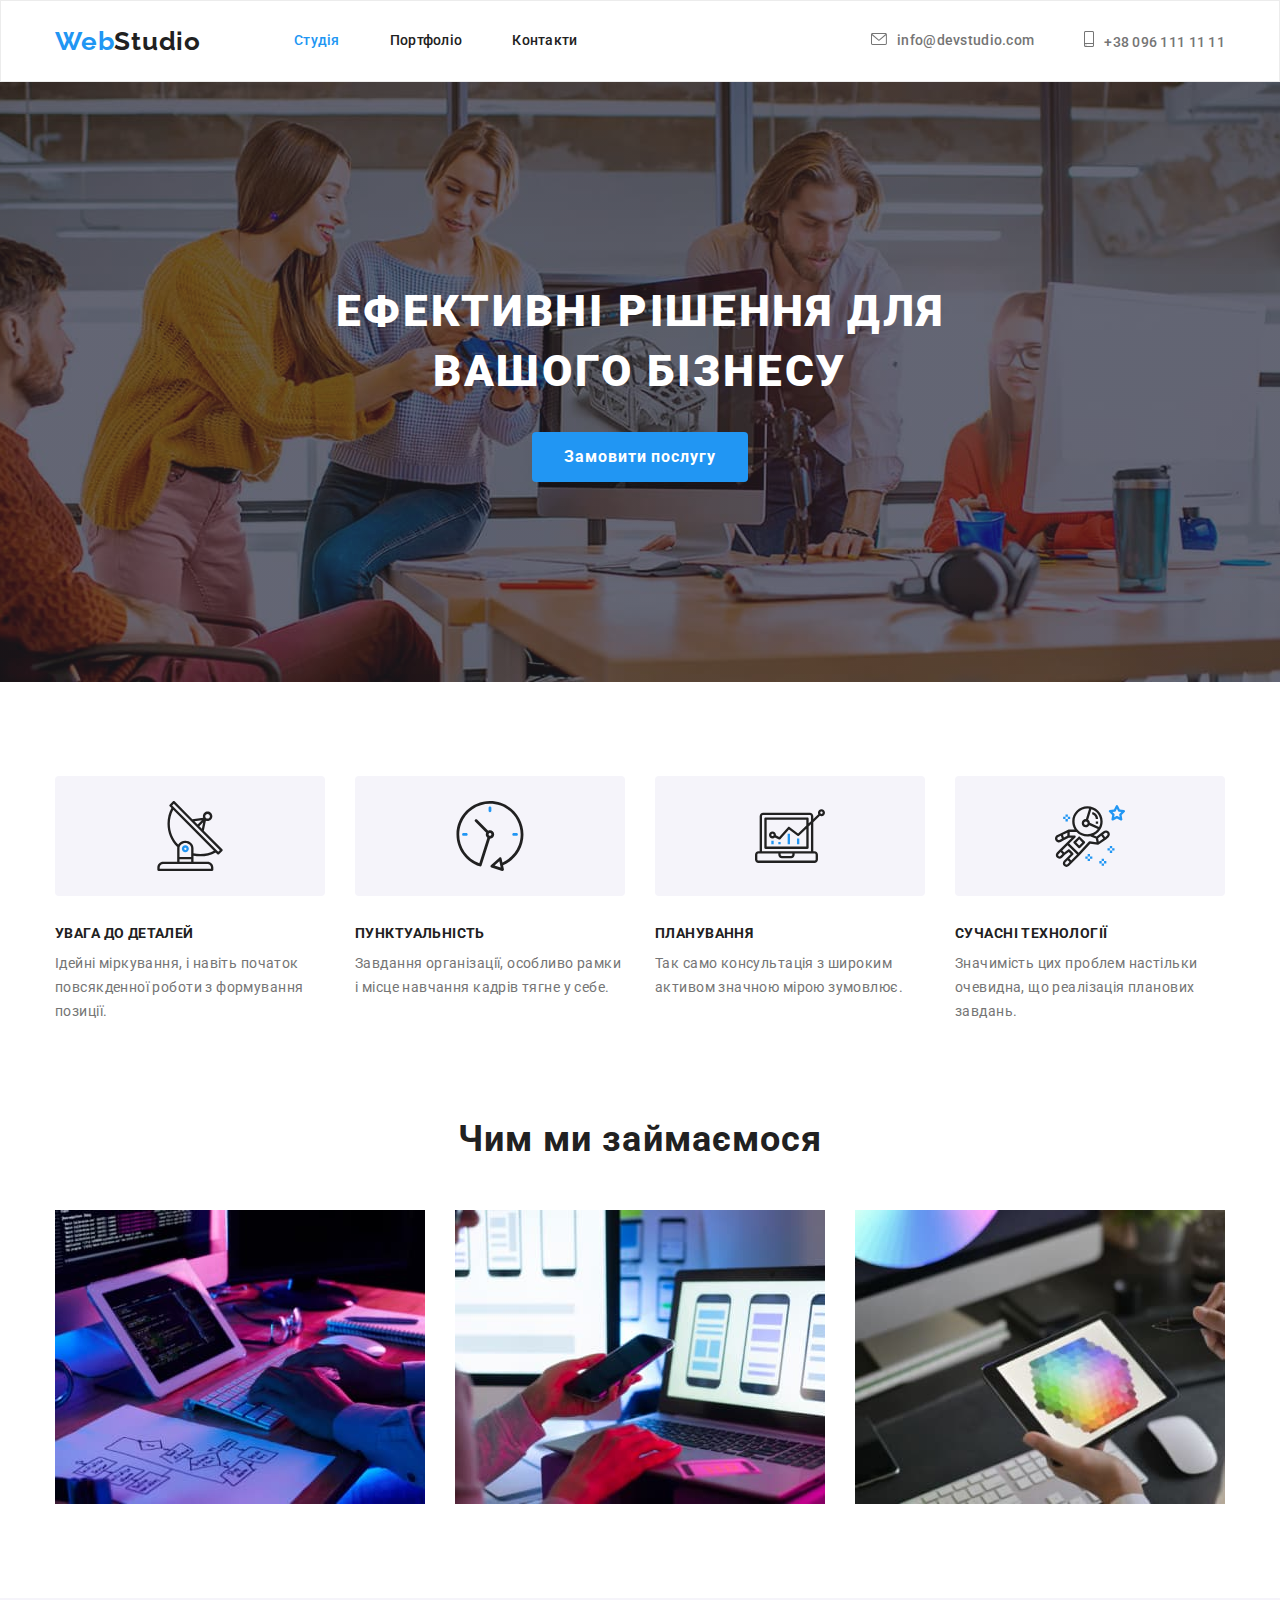
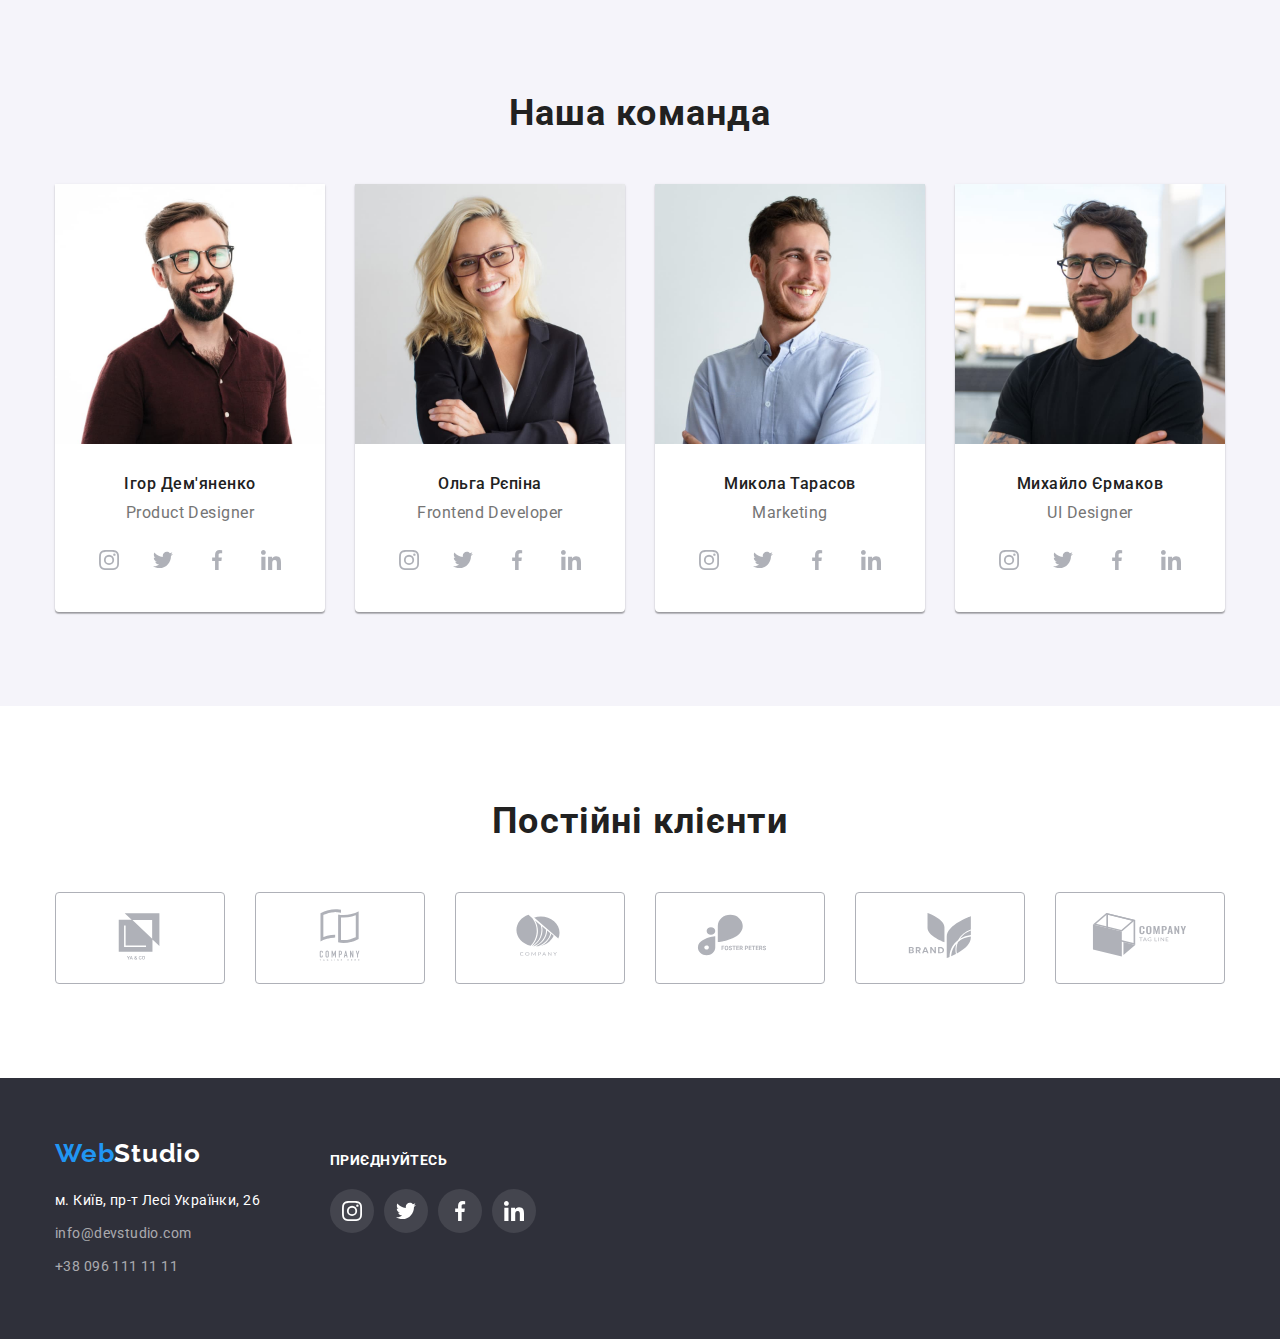
==== index.html @ 8cc4e868 "Клонування" ====
<!DOCTYPE html>
<html lang="en">

<head>
  <meta charset="UTF-8" />
  <meta http-equiv="X-UA-Compatible" content="IE=edge" />
  <meta name="viewport" content="width=he, initial-scale=1.0" />
  <title>WebStudio</title>
  <link rel="preconnect" href="https://fonts.googleapis.com" />
  <link rel="preconnect" href="https://fonts.gstatic.com" crossorigin />
  <link href="https://fonts.googleapis.com/css2?family=Raleway:wght@700&family=Roboto:wght@400;500;700;900&display=swap"
    rel="stylesheet" />
  <link rel="stylesheet"
    href="https://cdnjs.cloudflare.com/ajax/libs/modern-normalize/1.1.0/modern-normalize.min.css" />
  <link rel="stylesheet" href="./css/styles.css" />
</head>

<body>
  <!--Шапка-->
  <header>
    <div class="container main">
      <nav class="main-naf">
        <a href="./index.html" class="logo">Web<span class="stydio">Studio</span> </a>
        <ul class="site-nav">
          <li class="item"><a href="./index.html" class="link current">Студія</a></li>
          <li class="item"><a href="./portfolio.html" class="link">Портфоліо</a></li>
          <li class="item"><a href="#" class="link">Контакти</a></li>
        </ul>
      </nav>
      <ul class="contacts-nav">
        <li class="item">
          <a href="mailto:info@devstudio.com" class="contact-link"><svg class="icon-header" width="16" height="12">
              <use href="./images/icons.svg/icons.svg#icon-email"></use>
            </svg>info@devstudio.com</a>
        </li>
        <li class="item">
          <a href="tel:+380961111111" class="contact-link"><svg class="icon-header" width="10" height="16">
              <use href="./images/icons.svg/icons.svg#icon-smartphone"></use>
            </svg>+38 096 111 11 11</a>
        </li>
      </ul>
    </div>
  </header>
  <!-- Контент -->
  <main class="">
    <!--Банер-->
    <section class="hero">
      <div class="container">
        <h1 class="baner-title">Ефективні рішення для вашого бізнесу</h1>
        <button class="baner-button pointer" type="button">Замовити послугу</button>
      </div>
    </section>
    <!--Наші переваги-->
    <section class="section">
      <div class="container">
        <h2 class="visually-hidden">Наші переваги</h2>
        <ul class="section-list">
          <li class="item">
            <div class="icon">
              <svg class="icon-imeg">
                <use href="./images/icons.svg/icons.svg#icon-antenna"></use>
              </svg>
            </div>
            <h3 class="title">УВАГА ДО ДЕТАЛЕЙ</h3>
            <p class="options">
              Ідейні міркування, і навіть початок повсякденної роботи з формування позиції.
            </p>
          </li>
          <li class="item">
            <div class="icon">
              <svg class="icon-imeg">
                <use href="./images/icons.svg/icons.svg#icon-clock"></use>
              </svg>
            </div>
            <h3 class="title">ПУНКТУАЛЬНІСТЬ</h3>
            <p class="options">
              Завдання організації, особливо рамки і місце навчання кадрів тягне у себе.
            </p>
          </li>
          <li class="item">
            <div class="icon">
              <svg class="icon-imeg">
                <use href="./images/icons.svg/icons.svg#icon-diagram"></use>
              </svg>
            </div>
            <h3 class="title">ПЛАНУВАННЯ</h3>
            <p class="options">Так само консультація з широким активом значною мірою зумовлює.</p>
          </li>
          <li class="item">
            <div class="icon">
              <svg class="icon-imeg">
                <use href="./images/icons.svg/icons.svg#icon-astronaut"></use>
              </svg>
            </div>
            <h3 class="title">СУЧАСНІ ТЕХНОЛОГІЇ</h3>
            <p class="options">
              Значимість цих проблем настільки очевидна, що реалізація планових завдань.
            </p>
          </li>
        </ul>
      </div>
    </section>
    <!--Чим ми займаємося-->
    <section class="work container">
      <h2 class="work-title">Чим ми займаємося</h2>
      <ul class="work-list">
        <li class="item">
          <img src="./images/box/box-1.jpg" alt="Розробка програм" width="370" />
        </li>
        <li class="item">
          <img src="./images/box/box-2.jpg" alt="Розробка мобільних додатків" width="370" />
        </li>
        <li class="item">
          <img src="./images/box/box-3.jpg" alt="Дизайн програм" width="370" />
        </li>
      </ul>
    </section>
    <!--Наша команда-->
    <section class="section command-color">
      <div class="container">
        <h2 class="command-title">Наша команда</h2>
        <ul class="command-list">
          <li class="item">
            <img src="./images/foto/foto-1.jpg" alt="Ігор Дем'яненко" width="300" />
            <div class="content">
              <h3 class="surname-title">Ігор Дем'яненко</h3>
              <p class="position">Product Designer</p>
            </div>
            <ul class="social-icons">
              <li><a class="social-link" href="#"><svg class="icon-social" width="20" height="20">
                    <use href=" ./images/icons.svg/icons.svg#icon-instagram"></use>
                  </svg>
                </a></li>
              <li><a class="social-link" href="#"><svg class="icon-social" width="20" height="20">
                    <use href="./images/icons.svg/icons.svg#icon-twitter"></use>
                  </svg></a></li>
              <li><a class="social-link" href="#">
                  <svg class="icon-social" width="20" height="20">
                    <use href="./images/icons.svg/icons.svg#icon-facebook"></use>
                  </svg>
                </a></li>
              <li><a class="social-link" href="#"><svg class="icon-social" width="20" height="20">
                    <use href="./images/icons.svg/icons.svg#icon-linkedin"></use>
                  </svg></a></li>
            </ul>
          </li>
          <li class="item">
            <img src="./images/foto/foto-2.jpg" alt="Ольга Рєпіна" width="300" />
            <div class="content">
              <h3 class="surname-title">Ольга Рєпіна</h3>
              <p class="position">Frontend Developer</p>
            </div>
            <ul class="social-icons">
              <li><a class="social-link" href="#"><svg class="icon-social" width="20" height="20">
                    <use href=" ./images/icons.svg/icons.svg#icon-instagram"></use>
                  </svg>
                </a></li>
              <li><a class="social-link" href="#"><svg class="icon-social" width="20" height="20">
                    <use href="./images/icons.svg/icons.svg#icon-twitter"></use>
                  </svg></a></li>
              <li><a class="social-link" href="#">
                  <svg class="icon-social" width="20" height="20">
                    <use href="./images/icons.svg/icons.svg#icon-facebook"></use>
                  </svg>
                </a></li>
              <li><a class="social-link" href="#"><svg class="icon-social" width="20" height="20">
                    <use href="./images/icons.svg/icons.svg#icon-linkedin"></use>
                  </svg></a></li>
            </ul>
          </li>
          <li class="item">
            <img src="./images/foto/foto-3.jpg" alt="Микола Тарасов" width="300" />
            <div class="content">
              <h3 class="surname-title">Микола Тарасов</h3>
              <p class="position">Marketing</p>
            </div>
            <ul class="social-icons">
              <li><a class="social-link" href="#"><svg class="icon-social" width="20" height="20">
                    <use href=" ./images/icons.svg/icons.svg#icon-instagram"></use>
                  </svg>
                </a></li>
              <li><a class="social-link" href="#"><svg class="icon-social" width="20" height="20">
                    <use href="./images/icons.svg/icons.svg#icon-twitter"></use>
                  </svg></a></li>
              <li><a class="social-link" href="#">
                  <svg class="icon-social" width="20" height="20">
                    <use href="./images/icons.svg/icons.svg#icon-facebook"></use>
                  </svg>
                </a></li>
              <li><a class="social-link" href="#"><svg class="icon-social" width="20" height="20">
                    <use href="./images/icons.svg/icons.svg#icon-linkedin"></use>
                  </svg></a></li>
            </ul>
          </li>
          <li class="item">
            <img src="./images/foto/foto-4.jpg" alt="Михайло Єрмаков" width="300" />
            <div class="content">
              <h3 class="surname-title">Михайло Єрмаков</h3>
              <p class="position">UI Designer</p>
            </div>
            <ul class="social-icons">
              <li><a class="social-link" href="#"><svg class="icon-social" width="20" height="20">
                    <use href=" ./images/icons.svg/icons.svg#icon-instagram"></use>
                  </svg>
                </a></li>
              <li><a class="social-link" href="#"><svg class="icon-social" width="20" height="20">
                    <use href="./images/icons.svg/icons.svg#icon-twitter"></use>
                  </svg></a></li>
              <li><a class="social-link" href="#">
                  <svg class="icon-social" width="20" height="20">
                    <use href="./images/icons.svg/icons.svg#icon-facebook"></use>
                  </svg>
                </a></li>
              <li><a class="social-link" href="#"><svg class="icon-social" width="20" height="20">
                    <use href="./images/icons.svg/icons.svg#icon-linkedin"></use>
                  </svg></a></li>
            </ul>
          </li>
        </ul>
      </div>
    </section>
    <!-- Постійні клієнти -->
    <section class="container">
      <div class="section">
        <h2 class="client">Постійні клієнти</h2>
        <ul class="client-icons">
          <a class="client-link" href="#">
            <li class="client-section">
              <svg class="icon-client" width="106" height="60">
                <use href="./images/icons.svg/icons.svg#icon-group1"></use>
              </svg>
            </li>
          </a>
          <a class="client-link" href="#">
            <li class="client-section">
              <svg class="icon-client" width="106" height="60">
                <use href="./images/icons.svg/icons.svg#icon-group2"></use>
              </svg>
            </li>
          </a>
          <a class="client-link" href="#">
            <li class="client-section">
              <svg class="icon-client" width="106" height="60">
                <use href="./images/icons.svg/icons.svg#icon-group3"></use>
              </svg>
            </li>
          </a>
          <a class="client-link" href="#">
            <li class="client-section">
              <svg class="icon-client" width="106" height="60">
                <use href="./images/icons.svg/icons.svg#icon-group4"></use>
              </svg>
            </li>
          </a>
          <a class="client-link" href="#">
            <li class="client-section">
              <svg class="icon-client" width="106" height="60">
                <use href="./images/icons.svg/icons.svg#icon-group5"></use>
              </svg>
            </li>
          </a>
          <a class="client-link" href="#">
            <li class="client-section">
              <svg class="icon-client" width="106" height="60">
                <use href="./images/icons.svg/icons.svg#icon-group6"></use>
              </svg>
            </li>
          </a>
        </ul>
      </div>
    </section>
  </main>
  <!--Підвал-->
  <footer>
    <div class="container">
      <div class="box-footer">
        <div>
          <a href="./index.html" class="logo-footer">Web<span class="stydio-footer">Studio<span> </a>
          <address>
            <ul class="address-nav">
              <li class="addres-https">
                <a href="https://goo.gl/maps/YAiDTw7QHnEAMbG56" target="_blank" rel="noopener noreferrer nofollow"
                  class="link">м.
                  Київ, пр-т Лесі Українки, 26</a>
              </li>
              <li class="mail">
                <a href="mailto:info@devstudio.com" class="nav-link">info@devstudio.com</a>
              </li>
              <li class="tel">
                <a href="tel:+380961111111" class="nav-link">+38 096 111 11 11</a>
              </li>
            </ul>
          </address>
        </div>
        <div class="box-social">
          <h2 class="social-footer">приєднуйтесь</h2>
          <ul class="footer-social-icons">
            <li><a class="footer-social-link" href="#"><svg class="footer-icon-social" width="20" height="20">
                  <use href=" ./images/icons.svg/icons.svg#icon-instagram"></use>
                </svg>
              </a></li>
            <li><a class="footer-social-link" href="#"><svg class="footer-icon-social" width="20" height="20">
                  <use href="./images/icons.svg/icons.svg#icon-twitter"></use>
                </svg></a></li>
            <li><a class="footer-social-link" href="#">
                <svg class="footer-icon-social" width="20" height="20">
                  <use href="./images/icons.svg/icons.svg#icon-facebook"></use>
                </svg>
              </a></li>
            <li><a class="footer-social-link" href="#"><svg class="footer-icon-social" width="20" height="20">
                  <use href="./images/icons.svg/icons.svg#icon-linkedin"></use>
                </svg></a></li>
          </ul>
        </div>
      </div>
    </div>
  </footer>
</body>

</html>
---- css/styles.css ----
/* Вторинний колір тексту #212121 */
/* Основний колір тексту #757575 */
/* Колір тексту логотипу #2196F3   #000000 */
/* Колір меню навігації #212121 */
/* Колір активного посилання #2196F3 */
/* Колір Email, tel: background: #757575; */
/* Колір навігації Email, tel: background: #2196F3; */
/* Колір Email,tel: у footer rgba(255, 255, 255, 0.6) */
/* Колір білого тексту background: #FFFFFF; */
/* Основний колір фону #FFFFFF */

:root {
  --primary-text-color: #757575;
  --title-text-color: #212121;
  --h1-text-color: #ffffff;
  --accent-color: #2196f3;
  --logo-primary-text-color: #2196f3;
  --logo-title-text-color: #000000;
  --nav-primary-text-color: #212121;
  --email-tel-color-footer: rgba(255, 255, 255, 0.6);
  --primary-fon-color: #ffffff;
  --primary-color-footer: #2f303a;
}

/* index.html */

body {
  background-color: var(--primary-fon-color);
  color: var(--primary-text-color);
  font-family: roboto, sans-serif;
}

ul {
  padding: 0;
  margin: 0;
  list-style: none;
}

a {
  text-decoration: none;
}

img {
  display: block;
  max-width: 100%;
  height: auto;
}

.visually-hidden {
  position: absolute;
  white-space: nowrap;
  width: 1px;
  height: 1px;
  overflow: hidden;
  border: 0;
  padding: 0;
  clip: rect(0 0 0 0);
  clip-path: inset(50%);
  margin: -1px;
}

.container {
  margin-left: auto;
  margin-right: auto;
  width: 1200px;
  padding-left: 15px;
  padding-right: 15px;
}

.section {
  padding-top: 94px;
  padding-bottom: 94px;
}
/* Шапка */
header {
  border: 1px solid #ececec;
  background: #ffffff;
}
.main {
  display: flex;
  align-items: center;
}

.main-naf {
  display: flex;
  align-items: center;
}

.logo {
  font-family: Raleway;
  font-weight: 700;
  font-size: 26px;
  line-height: 1.19;
  letter-spacing: 0.03em;

  color: var(--logo-primary-text-color);
}
.stydio {
  color: var(--title-text-color);
}
.site-nav {
  display: flex;
  margin-left: 93px;
}
.site-nav .item + .item {
  margin-left: 50px;
}

.site-nav .link {
  display: block;
  font-weight: 500;
  font-size: 14px;
  line-height: 1.14;
  letter-spacing: 0.02em;
  padding-top: 32px;
  padding-bottom: 32px;

  color: #212121;
}
.site-nav .link:hover,
.site-nav .link:focus {
  color: var(--accent-color);
}

.site-nav .link.current {
  color: var(--accent-color);
}

.contacts-nav {
  display: flex;
  margin-left: auto;
}

.contacts-nav .item + .item {
  margin-left: 50px;
}

.contacts-nav a {
  font-weight: 500;
  font-size: 14px;
  line-height: 1.14;
  letter-spacing: 0.02em;

  color: var(--primary-text-color);
}

.icon-header {
  margin-right: 10px;
  fill: currentColor;
}

.contact-link:hover,
.contact-link:focus {
  color: var(--accent-color);
  fill: var(--accent-color);
}

/* Банер */
.hero {
  /* background-color: var(--primary-color-footer); */
  padding-top: 200px;
  padding-bottom: 200px;
  text-align: center;

  max-width: 1600px;
  min-height: 600px;
  margin-left: auto;
  margin-right: auto;
  background-image: linear-gradient(to right, rgba(47, 48, 58, 0.4), rgba(47, 48, 58, 0.4)),
    url(../images/hiro.jpg);
  background-repeat: no-repeat;
  background-position: center;
  background-size: cover;
}

.baner .container {
  text-align: center;
  padding: 200px 0;
}
.baner-title {
  margin-top: 0;
  margin-bottom: 30px;

  margin-left: auto;
  margin-right: auto;
  width: 696px;
  height: 120px;
  left: 452px;
  top: 280px;

  font-weight: 900;
  font-size: 44px;
  line-height: 1.36;

  letter-spacing: 0.06em;
  text-align: center;
  text-transform: uppercase;

  color: var(--h1-text-color);
}
.baner-button {
  border-radius: 4px;
  padding: 10px 32px;
  min-width: 216px;
  text-align: center;
  border: none;

  font-family: 'Roboto';
  font-weight: 700;
  font-size: 16px;
  line-height: 1.87;
  letter-spacing: 0.06em;

  background-color: var(--accent-color);
  color: var(--h1-text-color);
}
.baner-button:hover,
.baner-button:focus {
  background-color: #188ce8;
}

/* Наші переваги */
.title {
  margin-top: 0;
  margin-bottom: 10px;
}
.section-list {
  display: flex;

  font-size: 14px;
  line-height: 1.71;
  letter-spacing: 0.03em;
}

.section-list .item + .item {
  margin-left: 30px;
}

.icon {
  margin-bottom: 30px;

  display: flex;
  width: 270px;
  height: 120px;
  align-items: center;
  justify-content: center;

  background: #f5f4fa;
  border-radius: 4px;
}

.icon-imeg {
  width: 70px;
  height: 70px;
}

.section-title,
.title {
  font-weight: 700;
  font-size: 14px;
  line-height: 1.14;
  letter-spacing: 0.03em;

  color: var(--title-text-color);
}

.section-title,
.options {
  margin-top: 0;
  margin-bottom: 0;

  font-size: 14px;
  line-height: 1.71;
  letter-spacing: 0.03em;
}

/* Чим ми займаємось */

.work {
  padding-bottom: 94px;
}

.work-title {
  margin-top: 0;
  margin-bottom: 50px;

  font-weight: 700;
  font-size: 36px;
  line-height: 1.17;
  text-align: center;
  letter-spacing: 0.03em;

  color: var(--nav-primary-text-color);
}

.work-list {
  display: flex;
}

.work-list .item + .item {
  margin-left: 30px;
}

/* Наша команда */

.command-color {
  background-color: #f5f4fa;
}

.command-title {
  margin-top: 0;
  margin-bottom: 50px;

  font-weight: 700;
  font-size: 36px;
  line-height: 1.17;
  text-align: center;
  letter-spacing: 0.03em;

  color: var(--title-text-color);
}
.surname-title {
  margin-top: 0;
  margin-bottom: 10px;

  font-weight: 500;
  font-size: 16px;
  line-height: 1.19;
  text-align: center;
  letter-spacing: 0.03em;

  color: var(--nav-primary-text-color);
}

.command-list {
  display: flex;
}
.command-list .item + .item {
  margin-left: 30px;
}

.command-list .item {
  box-shadow: 0px 1px 3px rgba(0, 0, 0, 0.12), 0px 1px 1px rgba(0, 0, 0, 0.14),
    0px 2px 1px rgba(0, 0, 0, 0.2);
  border-radius: 0px 0px 4px 4px;

  background: var(--primary-fon-color);
}

.content {
  padding-top: 30px;
  padding-left: 10px;

  padding-right: 10px;
}

.position {
  margin-top: 0;
  margin-bottom: 16px;

  font-size: 16px;
  line-height: 1.19;
  text-align: center;
  letter-spacing: 0.03em;
}

.social-icons {
  display: flex;
  justify-content: space-between;
  padding-left: 32px;
  padding-right: 32px;
  padding-bottom: 30px;
}

.social-link {
  display: flex;
  justify-content: center;
  align-items: center;

  width: 44px;
  height: 44px;
  border-radius: 50%;
  color: #afb1b8;
}

.social-link:hover,
.social-link:focus {
  background-color: var(--accent-color);
  color: var(--primary-fon-color);
}

.icon-social {
  fill: currentColor;
}

/* Постійні клієнти */

.client {
  margin-top: 0;
  margin-bottom: 50px;

  font-weight: 700;
  font-size: 36px;
  line-height: 1.17;
  text-align: center;
  letter-spacing: 0.03em;

  color: var(--nav-primary-text-color);
}

.client-link {
  display: flex;
  align-items: center;
  justify-content: center;

  width: 170px;
  height: 92px;
  fill: #afb1b8;
  border: 1px solid #afb1b8;
  border-radius: 4px;
}
.client-link:hover,
.client-link:focus {
  color: var(--accent-color);
  fill: #2196f3;
  border: 1px solid var(--accent-color);
  border-radius: 4px;
}

.client-icons {
  display: flex;
  justify-content: space-between;
}

/* Підвал */
footer {
  background-color: #2f303a;
  padding-top: 60px;
  padding-bottom: 60px;
}

.box-footer {
  display: flex;
}

.logo-footer {
  display: block;
  margin-bottom: 20px;

  font-family: Raleway;
  font-weight: 700;
  font-size: 26px;
  line-height: 1.19;
  letter-spacing: 0.03em;

  color: var(--logo-primary-text-color);
}

.stydio-footer {
  color: var(--h1-text-color);
}

.address-nav .link {
  font-family: 'Roboto';
  font-size: 14px;
  line-height: 1.71;
  letter-spacing: 0.03em;
  font-style: initial;

  color: var(--h1-text-color);
}

.address-nav .link:hover,
.address-nav .link:focus {
  color: var(--accent-color);
}

.addres-https {
  margin-top: 0;
  margin-bottom: 9px;
}
.mail {
  margin-top: 0;
  margin-bottom: 9px;
}

.tel {
  margin-top: 0;
  margin-bottom: 0px;
}

.nav-link {
  font-family: 'Roboto';
  font-size: 14px;
  line-height: 1.71;
  letter-spacing: 0.03em;
  font-style: initial;

  color: rgba(255, 255, 255, 0.6);
}
.nav-link:hover,
.nav-link:focus {
  color: var(--accent-color);
}

/* Приєднуйтесь */

.box-social {
  margin-left: 70px;
  padding-top: 15px;
}

.social-footer {
  margin-top: 0;
  margin-bottom: 20px;

  font-weight: 700;
  font-size: 14px;
  line-height: 1.14;
  letter-spacing: 0.03em;
  text-transform: uppercase;
  color: var(--primary-fon-color);
}

.footer-social-icons {
  display: flex;
  justify-content: space-between;
}

.footer-social-icons li + li {
  margin-left: 10px;
}

.footer-social-link {
  display: flex;
  justify-content: center;
  align-items: center;
  width: 44px;
  height: 44px;
  border-radius: 50%;
  color: var(--primary-fon-color);
  background-color: rgba(255, 255, 255, 0.1);
}

.footer-social-link:hover,
.footer-social-link:focus {
  background-color: var(--accent-color);
  color: var(--primary-fon-color);
}

.footer-icon-social {
  fill: currentColor;
}

/* portfolio.html */
.portfolio {
  padding-top: 94px;
  padding-bottom: 94px;
}

.portfolio .button {
  border: none;
  border-radius: 4px;
  padding: 6px 22px;
  min-width: 73px;

  font-weight: 500;
  font-size: 16px;
  line-height: 1.63;
  letter-spacing: 0.03em;

  background-color: #f5f4fa;
  color: var(--nav-primary-text-color);
}
.button-container {
  display: flex;
  margin-bottom: 34px;
  justify-content: center;
}

.button-container li + li {
  margin-left: 8px;
}

.portfolio .button:hover,
.portfolio .button:focus {
  background-color: var(--accent-color);
  color: var(--h1-text-color);
  box-shadow: 0px 3px 1px rgba(0, 0, 0, 0.1), 0px 1px 2px rgba(0, 0, 0, 0.08),
    0px 2px 2px rgba(0, 0, 0, 0.12);
}
.pointer {
  cursor: pointer;
}

.flex-container {
  display: flex;
  flex-wrap: wrap;
}

.portfolio-element:not(:nth-child(3n)) {
  margin-right: 30px;
}

.portfolio-element:not(:nth-last-child(-n + 3)) {
  margin-bottom: 30px;
}

.portfolio-item {
  display: block;
}

.portfolio-item:hover,
.portfolio-item:focus {
  box-shadow: 0px 3px 1px rgba(0, 0, 0, 0.1), 0px 1px 2px rgba(0, 0, 0, 0.08),
    0px 2px 2px rgba(0, 0, 0, 0.12);
}

.section-portfolio {
  padding: 20px 24px;

  border-left: 1px solid #eeeeee;
  border-bottom: 1px solid #eeeeee;
  border-right: 1px solid #eeeeee;
}

.portfolio-title {
  margin-top: 0;
  margin-bottom: 4px;

  font-weight: 700;
  font-size: 18px;
  line-height: 2;
  letter-spacing: 0.06em;

  color: var(--nav-primary-text-color);
}

.portfolio-name {
  margin-top: 0;
  margin-bottom: 0;

  font-size: 16px;
  line-height: 1.88;
  letter-spacing: 0.03em;

  color: var(--primary-text-color);
}
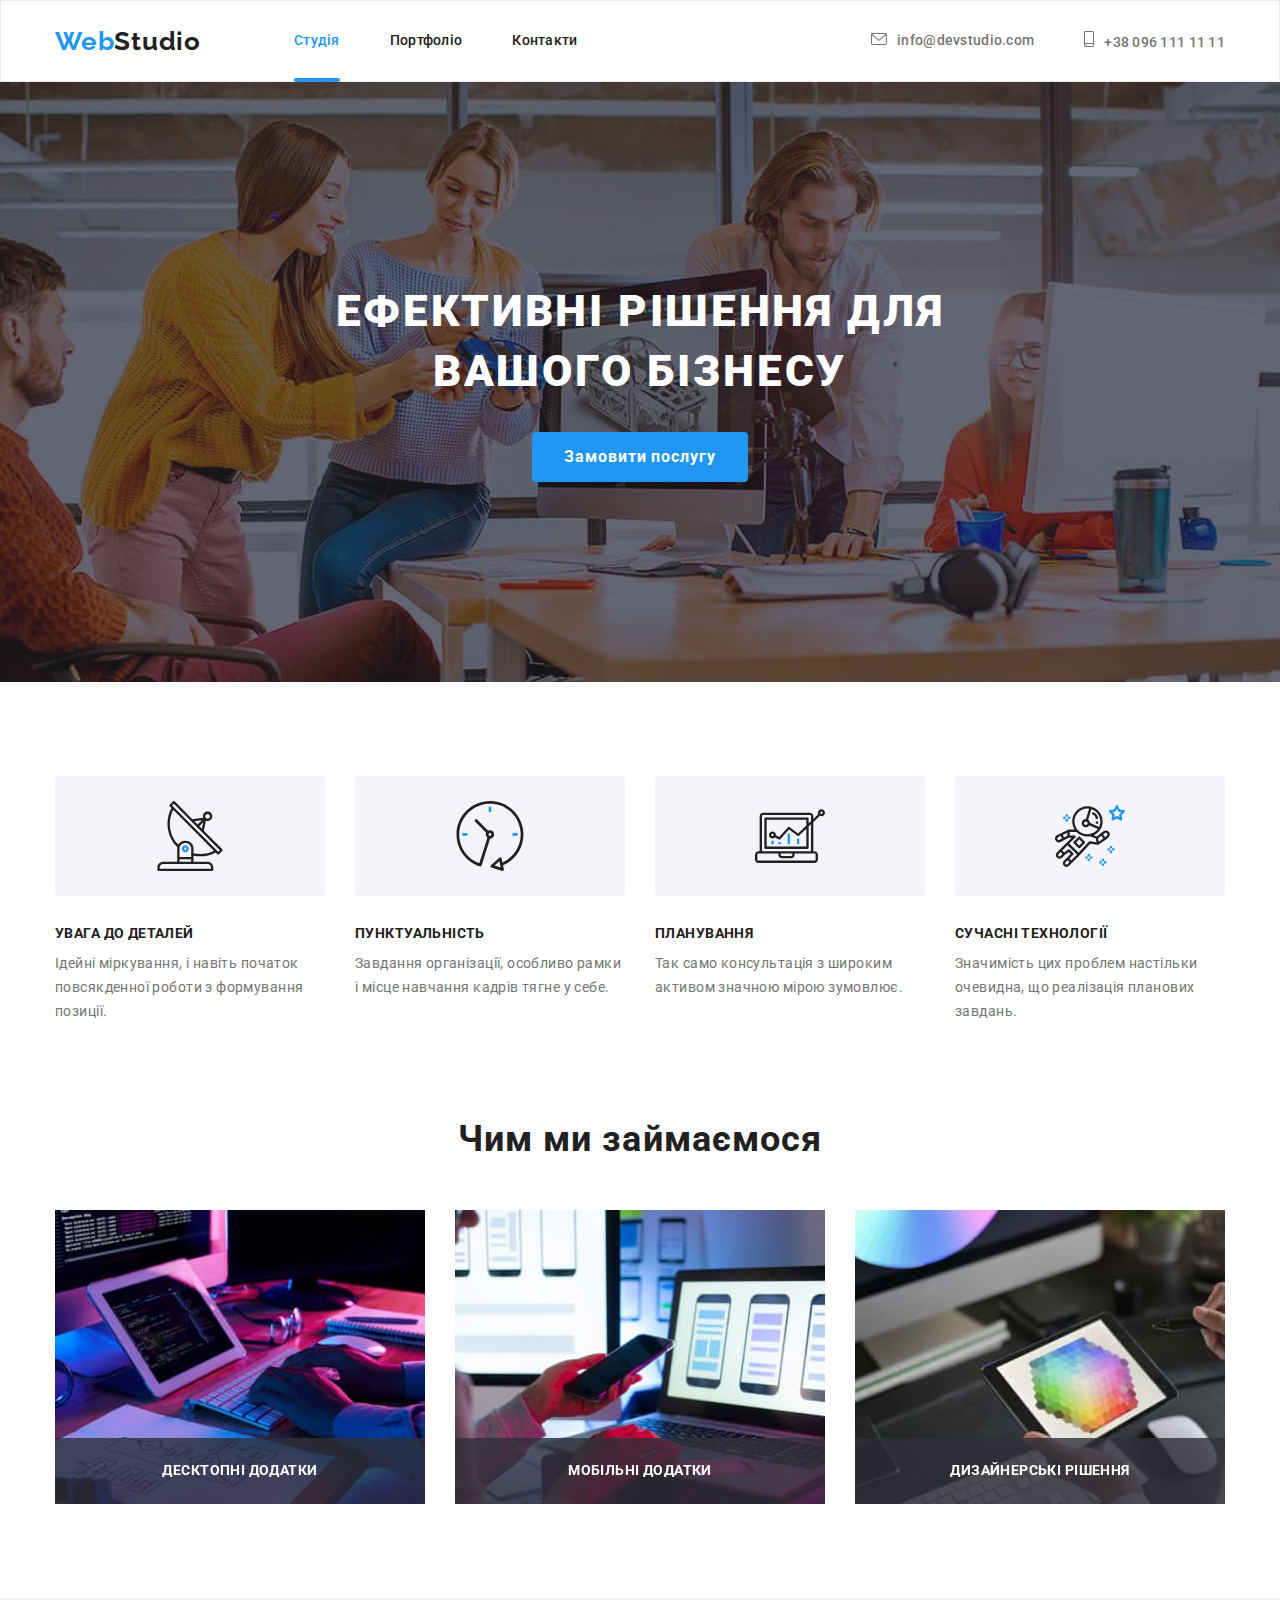
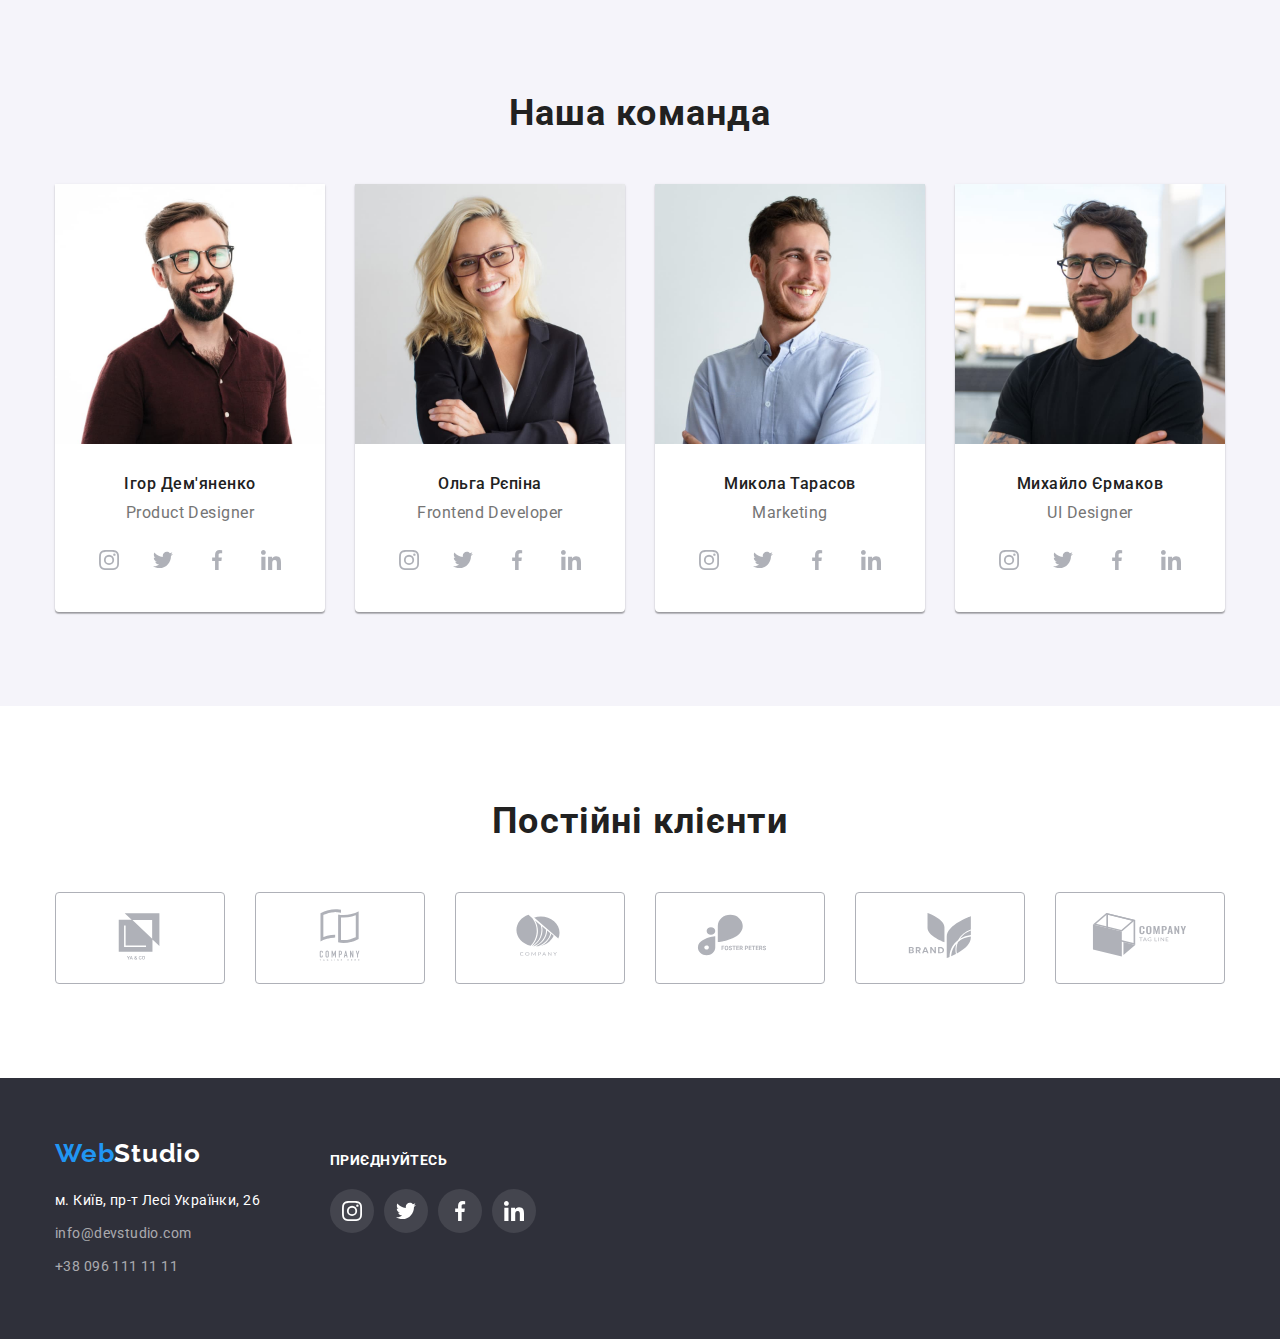
==== commit 0d279bdc: "створив модальне вікно" ====
--- a/index.html
+++ b/index.html
@@ -47,7 +47,14 @@
     <section class="hero">
       <div class="container">
         <h1 class="baner-title">Ефективні рішення для вашого бізнесу</h1>
-        <button class="baner-button pointer" type="button">Замовити послугу</button>
+        <button class="baner-button pointer" data-modal-open type="button">Замовити послугу</button>
+        <div class="backdrop is-hidden" data-modal>
+          <div class="modal">
+            <button class="button-close" data-modal-close><svg class="icon-close" width="30" height="30">
+                <use href=" ./images/icons.svg/icons.svg#icon-close"></use>
+              </svg></button>
+          </div>
+        </div>
       </div>
     </section>
     <!--Наші переваги-->
@@ -105,13 +112,22 @@
       <h2 class="work-title">Чим ми займаємося</h2>
       <ul class="work-list">
         <li class="item">
-          <img src="./images/box/box-1.jpg" alt="Розробка програм" width="370" />
-        </li>
-        <li class="item">
-          <img src="./images/box/box-2.jpg" alt="Розробка мобільних додатків" width="370" />
-        </li>
-        <li class="item">
-          <img src="./images/box/box-3.jpg" alt="Дизайн програм" width="370" />
+          <div class="item-img">
+            <img class="item-img" src="./images/box/box-1.jpg" alt="Десктопні додатки" width="370" />
+            <h3 class="item-name">Десктопні додатки</h3>
+          </div>
+        </li>
+        <li class="item">
+          <div class="item-img">
+            <img src="./images/box/box-2.jpg" alt="Мобільні додатки" width="370" />
+            <h3 class="item-name">Мобільні додатки</h3>
+          </div>
+        </li>
+        <li class="item">
+          <div class="item-img">
+            <img src="./images/box/box-3.jpg" alt="Дизайнерські рішення" width="370" />
+            <h3 class="item-name">Дизайнерські рішення</h3>
+          </div>
         </li>
       </ul>
     </section>
@@ -315,6 +331,7 @@
       </div>
     </div>
   </footer>
+  <script src="./js/modal.js"></script>
 </body>
 
 </html>--- a/css/styles.css
+++ b/css/styles.css
@@ -116,6 +116,7 @@
   padding-bottom: 32px;
 
   color: #212121;
+  transition: color 250ms cubic-bezier(0.4, 0, 0.2, 1);
 }
 .site-nav .link:hover,
 .site-nav .link:focus {
@@ -124,6 +125,24 @@
 
 .site-nav .link.current {
   color: var(--accent-color);
+}
+
+.link.current {
+  position: relative;
+}
+
+.current::after {
+  content: '';
+
+  position: absolute;
+  left: 0;
+  bottom: -1px;
+
+  display: block;
+  width: 100%;
+  height: 4px;
+  background-color: var(--accent-color);
+  border-radius: 2px;
 }
 
 .contacts-nav {
@@ -142,6 +161,8 @@
   letter-spacing: 0.02em;
 
   color: var(--primary-text-color);
+
+  transition: color 250ms cubic-bezier(0.4, 0, 0.2, 1), fill 2500ms cubic-bezier(0.4, 0, 0.2, 1);
 }
 
 .icon-header {
@@ -213,10 +234,61 @@
 
   background-color: var(--accent-color);
   color: var(--h1-text-color);
+
+  transition: background-color 250ms cubic-bezier(0.4, 0, 0.2, 1);
 }
 .baner-button:hover,
 .baner-button:focus {
   background-color: #188ce8;
+}
+
+/* МОДАЛЬНЕ ВІКНО */
+
+.backdrop {
+  position: fixed;
+  top: 0;
+  left: 0;
+  width: 100%;
+  height: 100%;
+
+  background-color: rgba(0, 0, 0, 0.2);
+}
+
+.is-hidden {
+  opacity: 0;
+  pointer-events: none;
+}
+
+.modal {
+  position: absolute;
+  top: 50%;
+  left: 50%;
+  transform: translate(-50%, -50%);
+
+  height: 580px;
+  width: 530px;
+  padding: 15px;
+
+  background-color: var(--primary-fon-color);
+
+  box-shadow: 0px 1px 3px rgba(0, 0, 0, 0.12), 0px 1px 1px rgba(0, 0, 0, 0.14),
+    0px 2px 1px rgba(0, 0, 0, 0.2);
+  border-radius: 4px;
+}
+
+.button-close {
+  position: absolute;
+  top: 8px;
+  right: 8px;
+
+  border: none;
+  border-radius: 50%;
+  padding: 0;
+}
+.icon-close {
+  display: flex;
+  border: 1px solid rgba(0, 0, 0, 0.1);
+  background-color: var(--logo-title-text-color);
 }
 
 /* Наші переваги */
@@ -301,6 +373,32 @@
   margin-left: 30px;
 }
 
+.item-img {
+  position: relative;
+}
+
+.item-name {
+  margin-top: 0;
+  margin-bottom: 0;
+  padding-top: 25px;
+  padding-bottom: 25px;
+  width: 370px;
+
+  position: absolute;
+  bottom: 0;
+  right: 0;
+
+  font-weight: 700;
+  font-size: 14px;
+  line-height: 1.14;
+  text-align: center;
+  letter-spacing: 0.03em;
+  text-transform: uppercase;
+
+  background-color: rgba(47, 48, 58, 0.8);
+  color: var(--h1-text-color);
+}
+
 /* Наша команда */
 
 .command-color {
@@ -381,6 +479,9 @@
   height: 44px;
   border-radius: 50%;
   color: #afb1b8;
+
+  transition: background-color 250ms cubic-bezier(0.4, 0, 0.2, 1),
+    color 250ms cubic-bezier(0.4, 0, 0.2, 1);
 }
 
 .social-link:hover,
@@ -418,6 +519,9 @@
   fill: #afb1b8;
   border: 1px solid #afb1b8;
   border-radius: 4px;
+
+  transition: color 250ms cubic-bezier(0.4, 0, 0.2, 1), fill 250ms cubic-bezier(0.4, 0, 0.2, 1),
+    border 250ms cubic-bezier(0.4, 0, 0.2, 1), border-radius 250ms cubic-bezier(0.4, 0, 0.2, 1);
 }
 .client-link:hover,
 .client-link:focus {
@@ -468,6 +572,8 @@
   font-style: initial;
 
   color: var(--h1-text-color);
+
+  transition: color 250ms cubic-bezier(0.4, 0, 0.2, 1);
 }
 
 .address-nav .link:hover,
@@ -497,6 +603,8 @@
   font-style: initial;
 
   color: rgba(255, 255, 255, 0.6);
+
+  transition: color 250ms cubic-bezier(0.4, 0, 0.2, 1);
 }
 .nav-link:hover,
 .nav-link:focus {
@@ -540,6 +648,9 @@
   border-radius: 50%;
   color: var(--primary-fon-color);
   background-color: rgba(255, 255, 255, 0.1);
+
+  transition: color 250ms cubic-bezier(0.4, 0, 0.2, 1),
+    background-color 250ms cubic-bezier(0.4, 0, 0.2, 1);
 }
 
 .footer-social-link:hover,
@@ -571,6 +682,10 @@
 
   background-color: #f5f4fa;
   color: var(--nav-primary-text-color);
+
+  transition: color 250ms cubic-bezier(0.4, 0, 0.2, 1),
+    backgraund-color 250ms cubic-bezier(0.4, 0, 0.2, 1),
+    box-shadow 250ms cubic-bezier(0.4, 0, 0.2, 1);
 }
 .button-container {
   display: flex;
@@ -610,8 +725,57 @@
   display: block;
 }
 
+.portfolio-item-box {
+  position: relative;
+  overflow: hidden;
+}
+.portfolio-item:hover .portfolio-ofrlay,
+.portfolio-item:focus .portfolio-ofrlay {
+  transform: translateY(0);
+  opacity: 1;
+}
+
+.portfolio-ofrlay {
+  position: absolute;
+
+  top: 0;
+  left: 0;
+  width: 100%;
+  height: 100%;
+  background-color: rgba(33, 150, 243, 0.9);
+
+  transform: translateY(100%);
+  transition: transform 250ms cubic-bezier(0.4, 0, 0.2, 1);
+}
+
+.portfolio-item-link {
+  display: flex;
+  position: absolute;
+
+  top: 50%;
+  left: 50%;
+  transform: translate(-50%, -50%);
+  display: flex;
+
+  margin-top: 0;
+  margin-bottom: 0;
+  width: 370px;
+  height: 294px;
+  padding-top: 63px;
+  padding-left: 24px;
+  padding-bottom: 63px;
+  padding-right: 24px;
+
+  font-size: 18px;
+  line-height: 1.6;
+  letter-spacing: 0.03em;
+
+  color: var(--h1-text-color);
+}
+
 .portfolio-item:hover,
 .portfolio-item:focus {
+  opacity: 1;
   box-shadow: 0px 3px 1px rgba(0, 0, 0, 0.1), 0px 1px 2px rgba(0, 0, 0, 0.08),
     0px 2px 2px rgba(0, 0, 0, 0.12);
 }
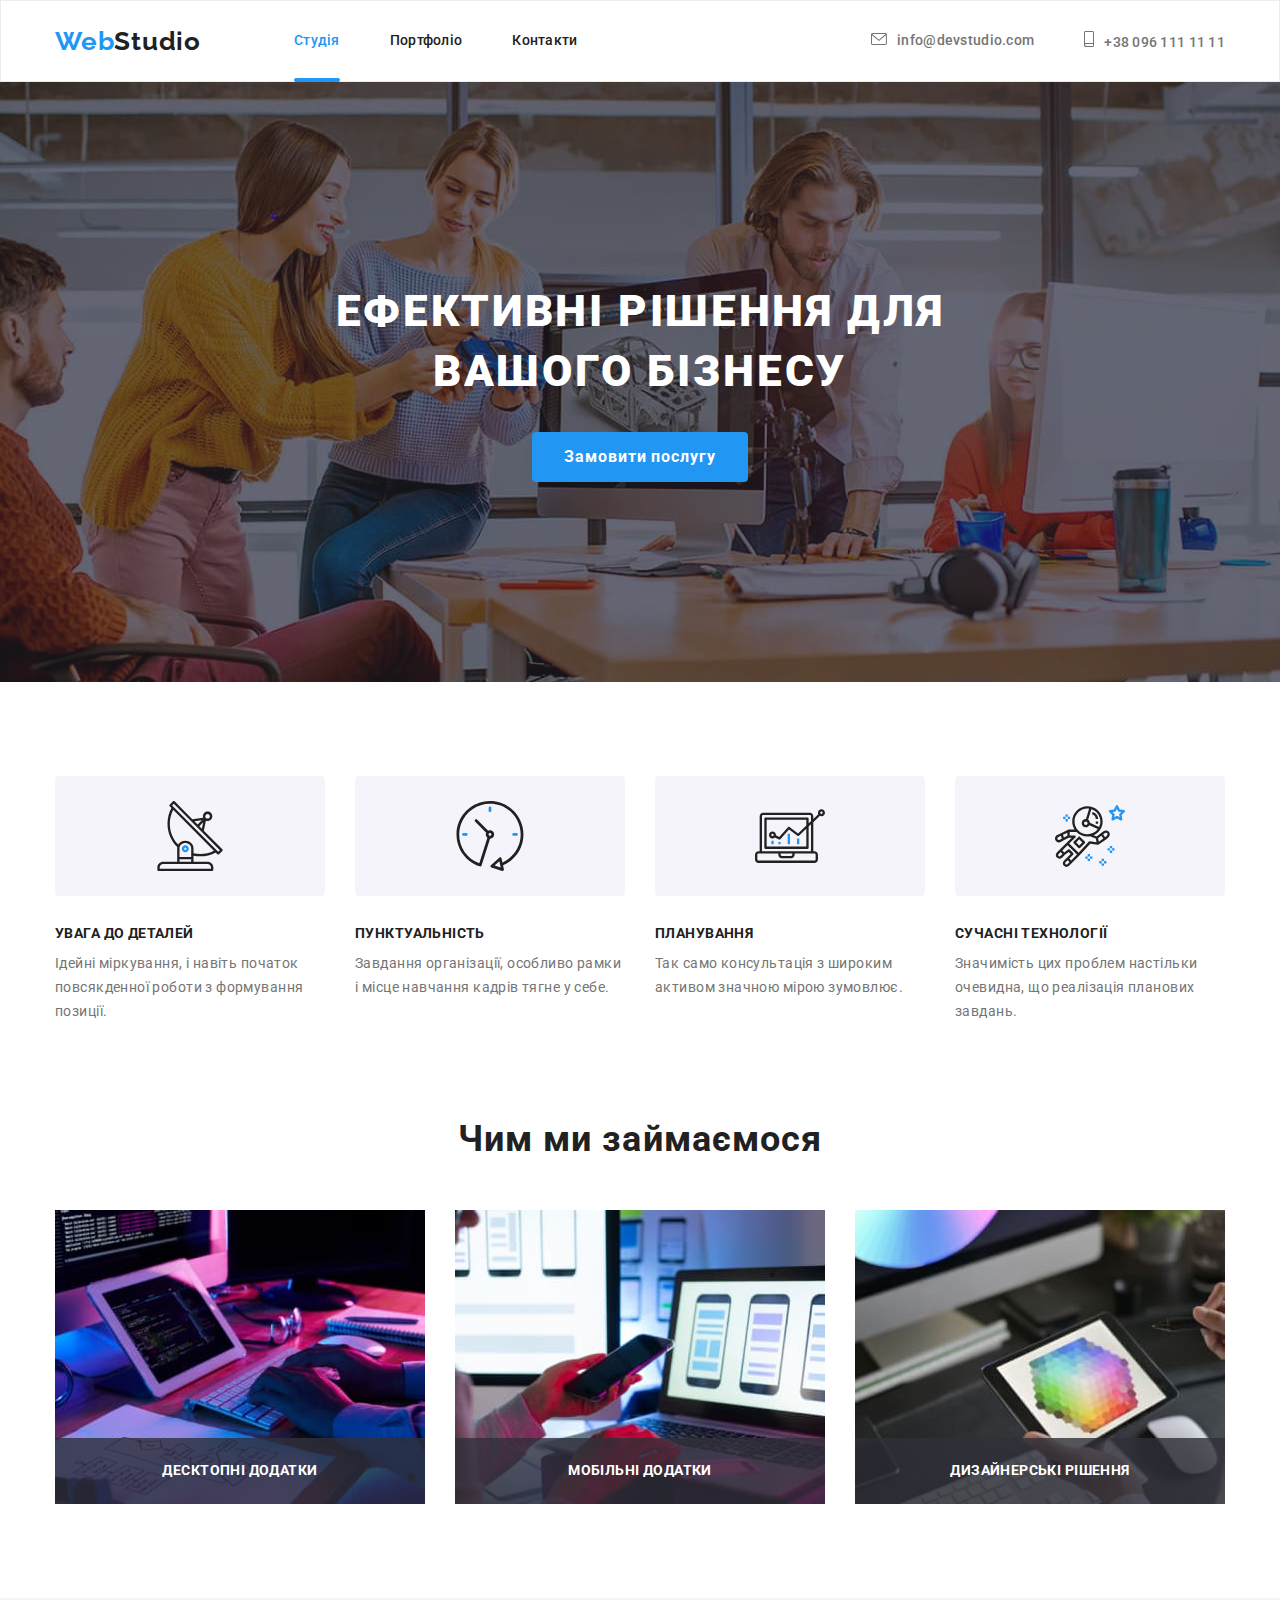
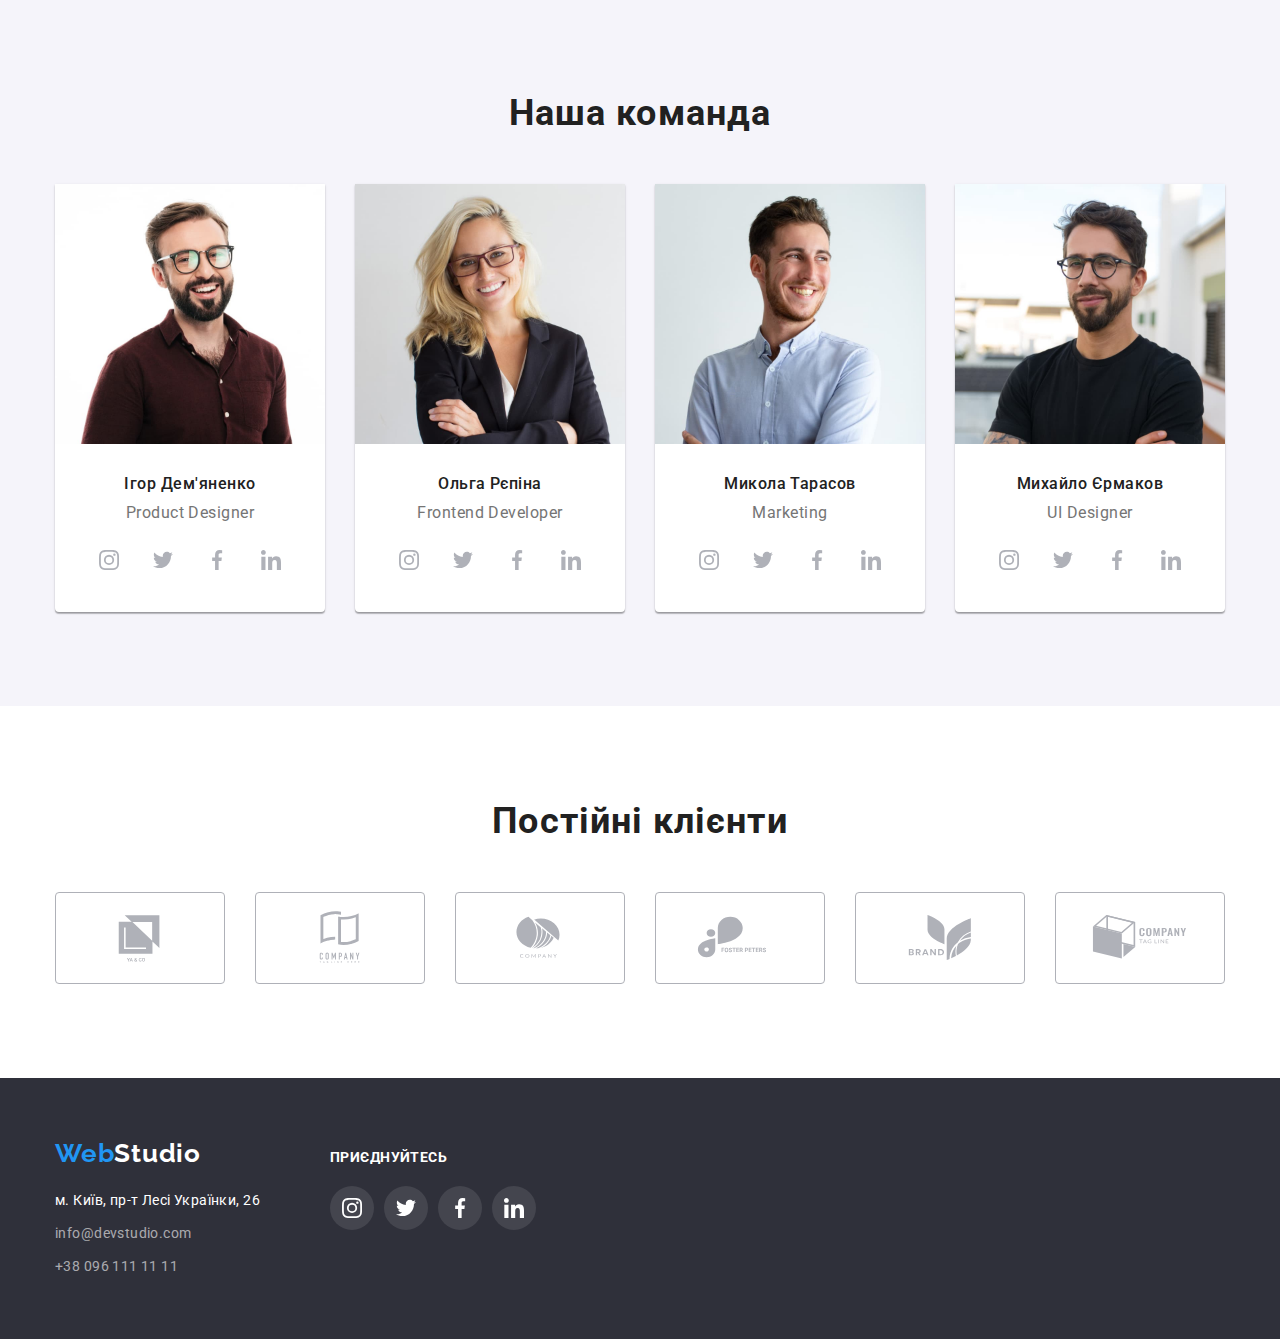
==== commit f89e26b7: "Вніс поправки валідатора" ====
--- a/index.html
+++ b/index.html
@@ -50,7 +50,7 @@
         <button class="baner-button pointer" data-modal-open type="button">Замовити послугу</button>
         <div class="backdrop is-hidden" data-modal>
           <div class="modal">
-            <button class="button-close" data-modal-close><svg class="icon-close" width="30" height="30">
+            <button class="button-close" data-modal-close><svg class="icon-close" width="18" height="18">
                 <use href=" ./images/icons.svg/icons.svg#icon-close"></use>
               </svg></button>
           </div>
@@ -113,7 +113,7 @@
       <ul class="work-list">
         <li class="item">
           <div class="item-img">
-            <img class="item-img" src="./images/box/box-1.jpg" alt="Десктопні додатки" width="370" />
+            <img class="img-box" src="./images/box/box-1.jpg" alt="Десктопні додатки" width="370" />
             <h3 class="item-name">Десктопні додатки</h3>
           </div>
         </li>
@@ -191,10 +191,13 @@
               <p class="position">Marketing</p>
             </div>
             <ul class="social-icons">
-              <li><a class="social-link" href="#"><svg class="icon-social" width="20" height="20">
+              <li>
+                <a class="social-link" href="#">
+                  <svg class="icon-social" width="20" height="20">
                     <use href=" ./images/icons.svg/icons.svg#icon-instagram"></use>
                   </svg>
-                </a></li>
+                </a>
+              </li>
               <li><a class="social-link" href="#"><svg class="icon-social" width="20" height="20">
                     <use href="./images/icons.svg/icons.svg#icon-twitter"></use>
                   </svg></a></li>
@@ -240,48 +243,48 @@
       <div class="section">
         <h2 class="client">Постійні клієнти</h2>
         <ul class="client-icons">
-          <a class="client-link" href="#">
-            <li class="client-section">
+          <li class="client-section">
+            <a class="client-link" href="#">
               <svg class="icon-client" width="106" height="60">
                 <use href="./images/icons.svg/icons.svg#icon-group1"></use>
               </svg>
-            </li>
-          </a>
-          <a class="client-link" href="#">
-            <li class="client-section">
+            </a>
+          </li>
+          <li class="client-section">
+            <a class="client-link" href="#">
               <svg class="icon-client" width="106" height="60">
                 <use href="./images/icons.svg/icons.svg#icon-group2"></use>
               </svg>
-            </li>
-          </a>
-          <a class="client-link" href="#">
-            <li class="client-section">
+            </a>
+          </li>
+          <li class="client-section">
+            <a class="client-link" href="#">
               <svg class="icon-client" width="106" height="60">
                 <use href="./images/icons.svg/icons.svg#icon-group3"></use>
               </svg>
-            </li>
-          </a>
-          <a class="client-link" href="#">
-            <li class="client-section">
+            </a>
+          </li>
+          <li class="client-section">
+            <a class="client-link" href="#">
               <svg class="icon-client" width="106" height="60">
                 <use href="./images/icons.svg/icons.svg#icon-group4"></use>
               </svg>
-            </li>
-          </a>
-          <a class="client-link" href="#">
-            <li class="client-section">
+            </a>
+          </li>
+          <li class="client-section">
+            <a class="client-link" href="#">
               <svg class="icon-client" width="106" height="60">
                 <use href="./images/icons.svg/icons.svg#icon-group5"></use>
               </svg>
-            </li>
-          </a>
-          <a class="client-link" href="#">
-            <li class="client-section">
+            </a>
+          </li>
+          <li class="client-section">
+            <a class="client-link" href="#">
               <svg class="icon-client" width="106" height="60">
                 <use href="./images/icons.svg/icons.svg#icon-group6"></use>
               </svg>
-            </li>
-          </a>
+            </a>
+          </li>
         </ul>
       </div>
     </section>
--- a/css/styles.css
+++ b/css/styles.css
@@ -162,12 +162,13 @@
 
   color: var(--primary-text-color);
 
-  transition: color 250ms cubic-bezier(0.4, 0, 0.2, 1), fill 2500ms cubic-bezier(0.4, 0, 0.2, 1);
+  transition: color 250ms cubic-bezier(0.4, 0, 0.2, 1);
 }
 
 .icon-header {
   margin-right: 10px;
   fill: currentColor;
+  transition: fill 250ms cubic-bezier(0.4, 0, 0.2, 1);
 }
 
 .contact-link:hover,
@@ -250,20 +251,28 @@
   left: 0;
   width: 100%;
   height: 100%;
+  z-index: 2;
 
   background-color: rgba(0, 0, 0, 0.2);
+  opacity: 1;
+  transition: opacity 250ms cubic-bezier(0.4, 0, 0.2, 1);
 }
 
 .is-hidden {
   opacity: 0;
   pointer-events: none;
+  visibility: hidden;
+}
+
+.is-hidden .modal {
+  transform: scale(0.9) translate(-50%, -50%);
 }
 
 .modal {
   position: absolute;
   top: 50%;
   left: 50%;
-  transform: translate(-50%, -50%);
+  transform: scale(1) translate(-50%, -50%);
 
   height: 580px;
   width: 530px;
@@ -274,6 +283,8 @@
   box-shadow: 0px 1px 3px rgba(0, 0, 0, 0.12), 0px 1px 1px rgba(0, 0, 0, 0.14),
     0px 2px 1px rgba(0, 0, 0, 0.2);
   border-radius: 4px;
+
+  transition: transform 250ms cubic-bezier(0.4, 0, 0.2, 1);
 }
 
 .button-close {
@@ -281,14 +292,18 @@
   top: 8px;
   right: 8px;
 
-  border: none;
+  width: 30px;
+  height: 30px;
+  padding: 5px;
+  border: 1px solid rgba(0, 0, 0, 0.1);
   border-radius: 50%;
-  padding: 0;
+
+  background-color: #ffffff;
 }
 .icon-close {
   display: flex;
-  border: 1px solid rgba(0, 0, 0, 0.1);
-  background-color: var(--logo-title-text-color);
+
+  background-color: #ffffff;
 }
 
 /* Наші переваги */
@@ -375,6 +390,8 @@
 
 .item-img {
   position: relative;
+  justify-content: space-between;
+  z-index: 1;
 }
 
 .item-name {
@@ -520,15 +537,13 @@
   border: 1px solid #afb1b8;
   border-radius: 4px;
 
-  transition: color 250ms cubic-bezier(0.4, 0, 0.2, 1), fill 250ms cubic-bezier(0.4, 0, 0.2, 1),
-    border 250ms cubic-bezier(0.4, 0, 0.2, 1), border-radius 250ms cubic-bezier(0.4, 0, 0.2, 1);
-}
+  transition: fill 250ms cubic-bezier(0.4, 0, 0.2, 1), border 250ms cubic-bezier(0.4, 0, 0.2, 1);
+}
+
 .client-link:hover,
 .client-link:focus {
-  color: var(--accent-color);
   fill: #2196f3;
   border: 1px solid var(--accent-color);
-  border-radius: 4px;
 }
 
 .client-icons {
@@ -545,6 +560,7 @@
 
 .box-footer {
   display: flex;
+  align-items: baseline;
 }
 
 .logo-footer {
@@ -615,7 +631,6 @@
 
 .box-social {
   margin-left: 70px;
-  padding-top: 15px;
 }
 
 .social-footer {
@@ -684,8 +699,7 @@
   color: var(--nav-primary-text-color);
 
   transition: color 250ms cubic-bezier(0.4, 0, 0.2, 1),
-    backgraund-color 250ms cubic-bezier(0.4, 0, 0.2, 1),
-    box-shadow 250ms cubic-bezier(0.4, 0, 0.2, 1);
+    backgraund-color 250ms cubic-bezier(0.4, 0, 0.2, 1);
 }
 .button-container {
   display: flex;
@@ -701,8 +715,8 @@
 .portfolio .button:focus {
   background-color: var(--accent-color);
   color: var(--h1-text-color);
-  box-shadow: 0px 3px 1px rgba(0, 0, 0, 0.1), 0px 1px 2px rgba(0, 0, 0, 0.08),
-    0px 2px 2px rgba(0, 0, 0, 0.12);
+  box-shadow: 0px 1px 1px rgba(0, 0, 0, 0.12), 0px 4px 4px rgba(0, 0, 0, 0.06),
+    1px 4px 6px rgba(0, 0, 0, 0.16);
 }
 .pointer {
   cursor: pointer;
@@ -776,8 +790,8 @@
 .portfolio-item:hover,
 .portfolio-item:focus {
   opacity: 1;
-  box-shadow: 0px 3px 1px rgba(0, 0, 0, 0.1), 0px 1px 2px rgba(0, 0, 0, 0.08),
-    0px 2px 2px rgba(0, 0, 0, 0.12);
+  box-shadow: 0px 1px 1px rgba(0, 0, 0, 0.12), 0px 4px 4px rgba(0, 0, 0, 0.06),
+    1px 4px 6px rgba(0, 0, 0, 0.16);
 }
 
 .section-portfolio {
